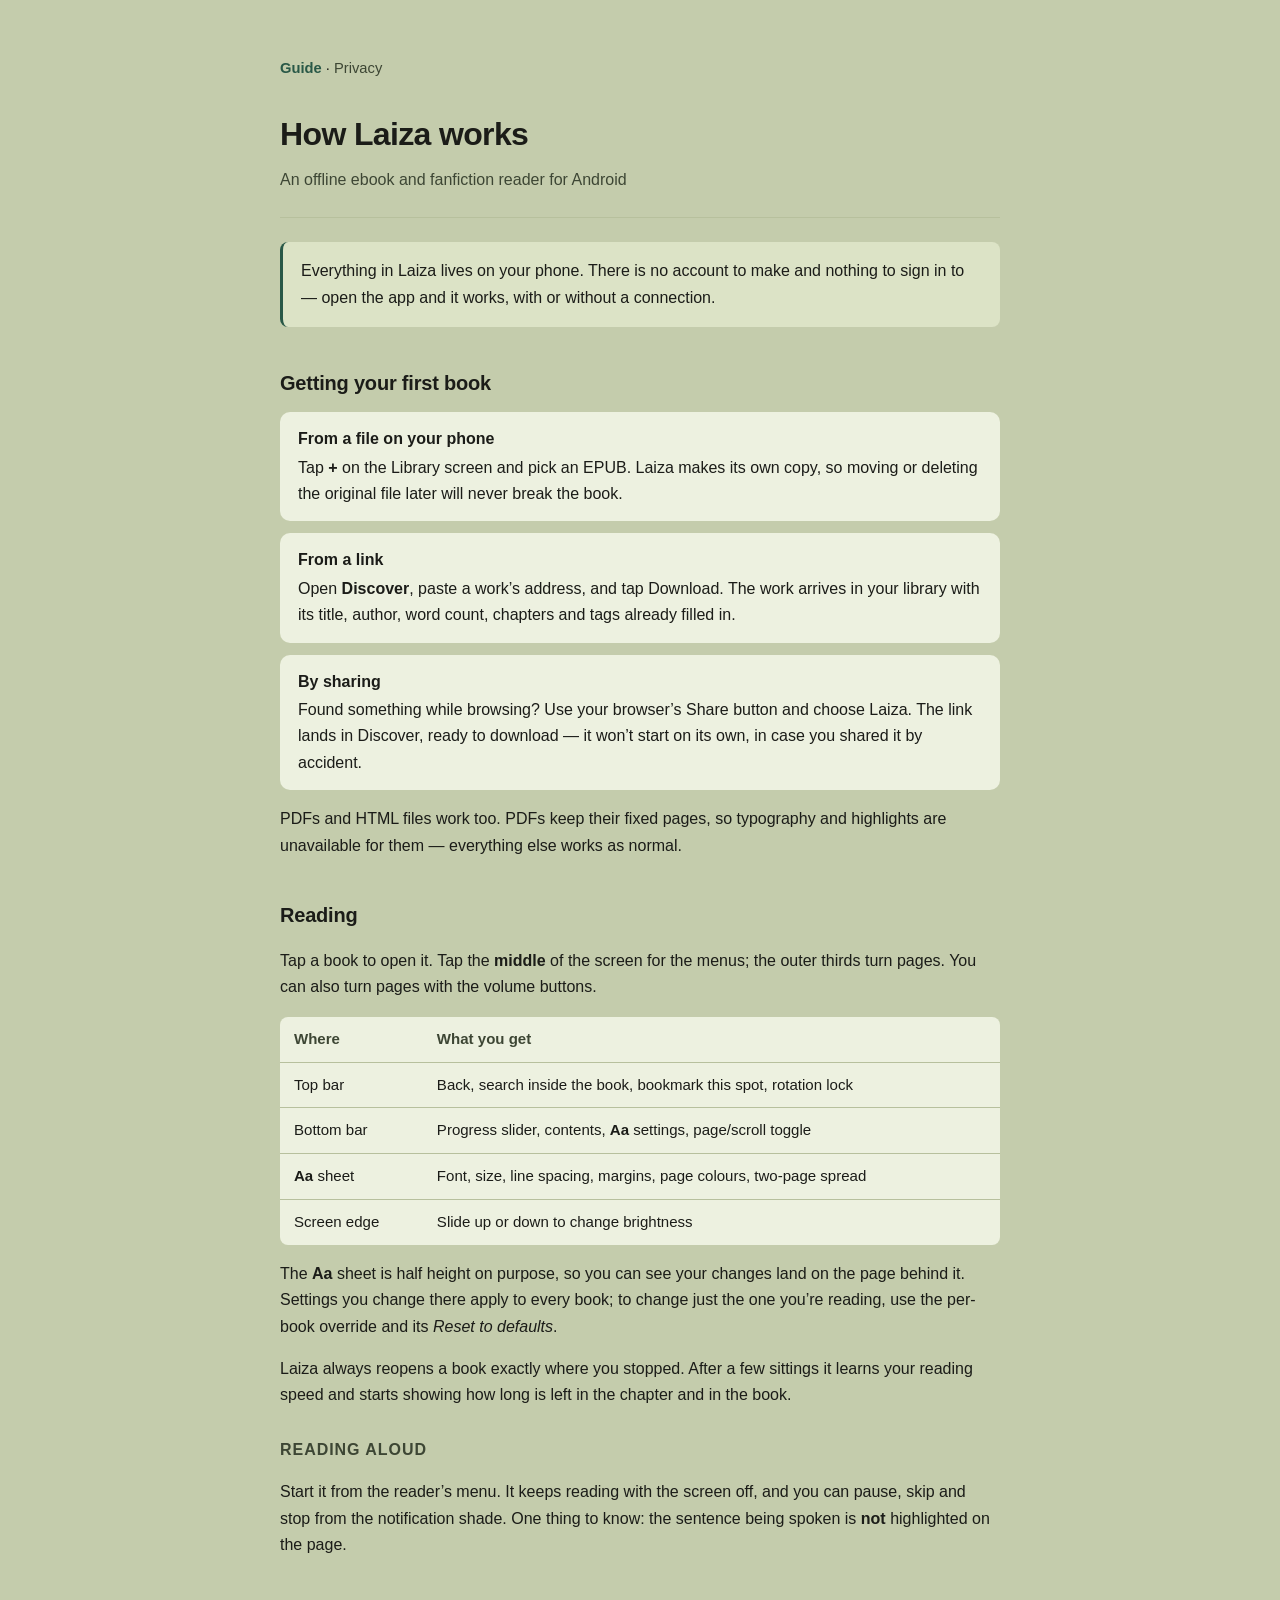
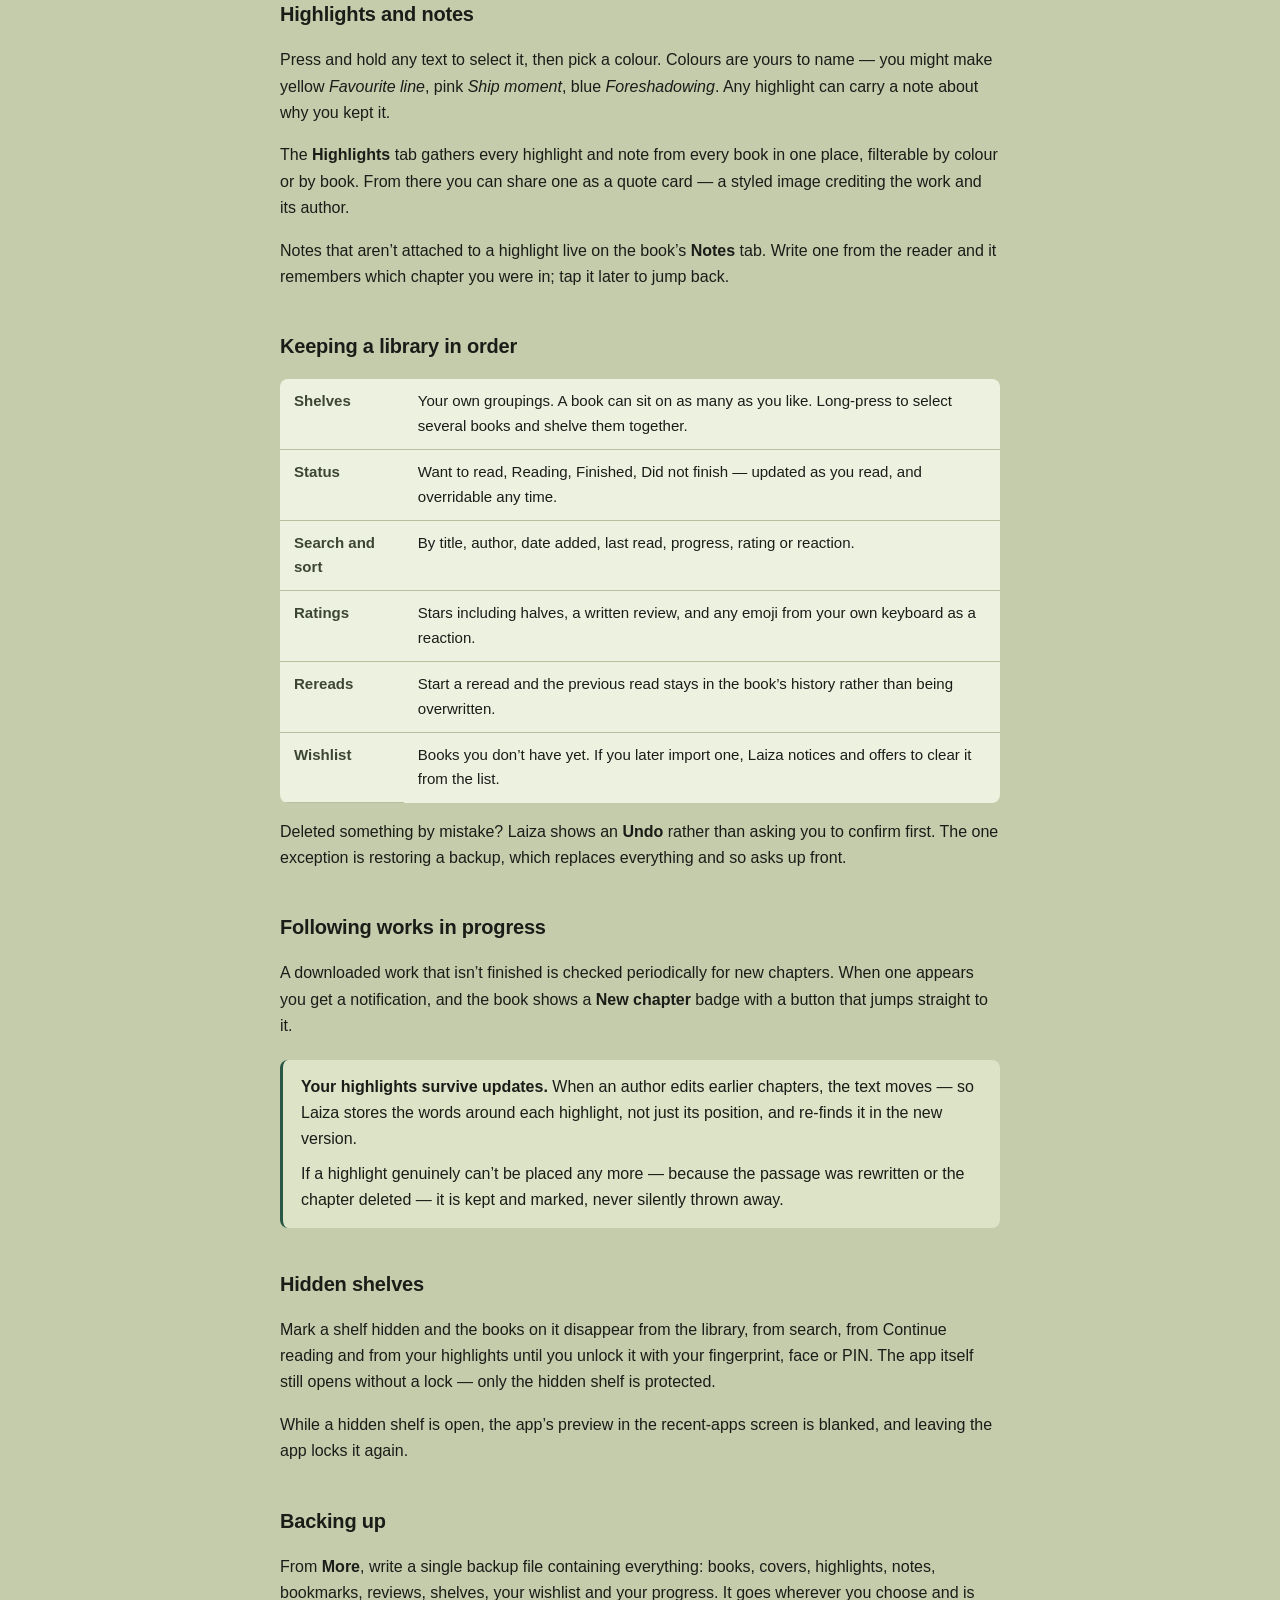
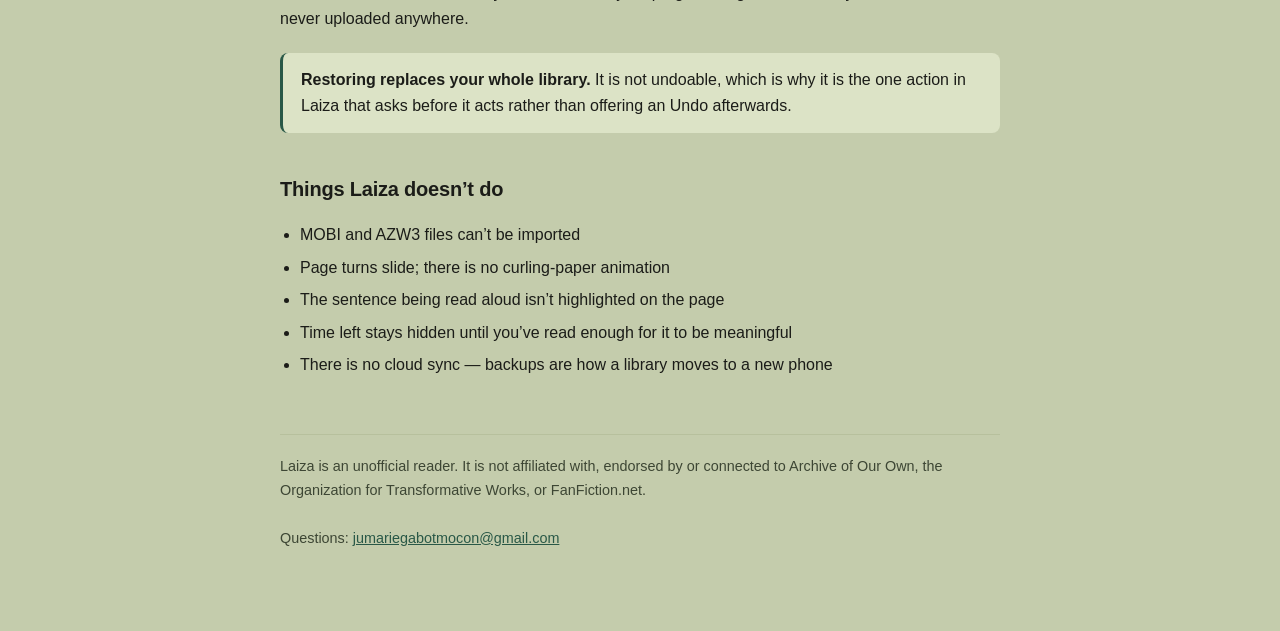
==== index.html @ 1eb4a575 "Laiza's public pages: user guide and privacy policy Static HTML, one shared stylesheet, no build ste" ====
<!DOCTYPE html>
<html lang="en">
<head>
<meta charset="utf-8">
<meta name="viewport" content="width=device-width, initial-scale=1">
<title>Laiza — How it works</title>
<meta name="description" content="A guide to Laiza, an offline ebook and fanfiction reader for Android: importing books, reading, highlights, shelves and backups.">
<link rel="stylesheet" href="style.css">
</head>
<body>
<div class="wrap">
<nav><a href="./" aria-current="page">Guide</a> · <a href="privacy.html">Privacy</a></nav>

<header>
  <h1>How Laiza works</h1>
  <p class="sub">An offline ebook and fanfiction reader for Android</p>
</header>

<div class="lede">
  <p>Everything in Laiza lives on your phone. There is no account to make and nothing to sign in to — open the app and it works, with or without a connection.</p>
</div>

<h2>Getting your first book</h2>

<div class="step"><b>From a file on your phone</b>
Tap <strong>+</strong> on the Library screen and pick an EPUB. Laiza makes its own copy, so moving or deleting the original file later will never break the book.</div>

<div class="step"><b>From a link</b>
Open <strong>Discover</strong>, paste a work’s address, and tap Download. The work arrives in your library with its title, author, word count, chapters and tags already filled in.</div>

<div class="step"><b>By sharing</b>
Found something while browsing? Use your browser’s Share button and choose Laiza. The link lands in Discover, ready to download — it won’t start on its own, in case you shared it by accident.</div>

<p>PDFs and HTML files work too. PDFs keep their fixed pages, so typography and highlights are unavailable for them — everything else works as normal.</p>

<h2>Reading</h2>

<p>Tap a book to open it. Tap the <strong>middle</strong> of the screen for the menus; the outer thirds turn pages. You can also turn pages with the volume buttons.</p>

<table>
  <tr><th>Where</th><th>What you get</th></tr>
  <tr><td>Top bar</td><td>Back, search inside the book, bookmark this spot, rotation lock</td></tr>
  <tr><td>Bottom bar</td><td>Progress slider, contents, <strong>Aa</strong> settings, page/scroll toggle</td></tr>
  <tr><td><strong>Aa</strong> sheet</td><td>Font, size, line spacing, margins, page colours, two-page spread</td></tr>
  <tr><td>Screen edge</td><td>Slide up or down to change brightness</td></tr>
</table>

<p>The <strong>Aa</strong> sheet is half height on purpose, so you can see your changes land on the page behind it. Settings you change there apply to every book; to change just the one you’re reading, use the per-book override and its <em>Reset to defaults</em>.</p>

<p>Laiza always reopens a book exactly where you stopped. After a few sittings it learns your reading speed and starts showing how long is left in the chapter and in the book.</p>

<h3>Reading aloud</h3>
<p>Start it from the reader’s menu. It keeps reading with the screen off, and you can pause, skip and stop from the notification shade. One thing to know: the sentence being spoken is <strong>not</strong> highlighted on the page.</p>

<h2>Highlights and notes</h2>

<p>Press and hold any text to select it, then pick a colour. Colours are yours to name — you might make yellow <em>Favourite line</em>, pink <em>Ship moment</em>, blue <em>Foreshadowing</em>. Any highlight can carry a note about why you kept it.</p>

<p>The <strong>Highlights</strong> tab gathers every highlight and note from every book in one place, filterable by colour or by book. From there you can share one as a quote card — a styled image crediting the work and its author.</p>

<p>Notes that aren’t attached to a highlight live on the book’s <strong>Notes</strong> tab. Write one from the reader and it remembers which chapter you were in; tap it later to jump back.</p>

<h2>Keeping a library in order</h2>

<table>
  <tr><th>Shelves</th><td>Your own groupings. A book can sit on as many as you like. Long-press to select several books and shelve them together.</td></tr>
  <tr><th>Status</th><td>Want to read, Reading, Finished, Did not finish — updated as you read, and overridable any time.</td></tr>
  <tr><th>Search and sort</th><td>By title, author, date added, last read, progress, rating or reaction.</td></tr>
  <tr><th>Ratings</th><td>Stars including halves, a written review, and any emoji from your own keyboard as a reaction.</td></tr>
  <tr><th>Rereads</th><td>Start a reread and the previous read stays in the book’s history rather than being overwritten.</td></tr>
  <tr><th>Wishlist</th><td>Books you don’t have yet. If you later import one, Laiza notices and offers to clear it from the list.</td></tr>
</table>

<p>Deleted something by mistake? Laiza shows an <strong>Undo</strong> rather than asking you to confirm first. The one exception is restoring a backup, which replaces everything and so asks up front.</p>

<h2>Following works in progress</h2>

<p>A downloaded work that isn’t finished is checked periodically for new chapters. When one appears you get a notification, and the book shows a <strong>New chapter</strong> badge with a button that jumps straight to it.</p>

<div class="note">
  <p><strong>Your highlights survive updates.</strong> When an author edits earlier chapters, the text moves — so Laiza stores the words around each highlight, not just its position, and re-finds it in the new version.</p>
  <p>If a highlight genuinely can’t be placed any more — because the passage was rewritten or the chapter deleted — it is kept and marked, never silently thrown away.</p>
</div>

<h2>Hidden shelves</h2>

<p>Mark a shelf hidden and the books on it disappear from the library, from search, from Continue reading and from your highlights until you unlock it with your fingerprint, face or PIN. The app itself still opens without a lock — only the hidden shelf is protected.</p>

<p>While a hidden shelf is open, the app’s preview in the recent-apps screen is blanked, and leaving the app locks it again.</p>

<h2>Backing up</h2>

<p>From <strong>More</strong>, write a single backup file containing everything: books, covers, highlights, notes, bookmarks, reviews, shelves, your wishlist and your progress. It goes wherever you choose and is never uploaded anywhere.</p>

<div class="note">
  <p><strong>Restoring replaces your whole library.</strong> It is not undoable, which is why it is the one action in Laiza that asks before it acts rather than offering an Undo afterwards.</p>
</div>

<h2>Things Laiza doesn’t do</h2>
<ul>
  <li>MOBI and AZW3 files can’t be imported</li>
  <li>Page turns slide; there is no curling-paper animation</li>
  <li>The sentence being read aloud isn’t highlighted on the page</li>
  <li>Time left stays hidden until you’ve read enough for it to be meaningful</li>
  <li>There is no cloud sync — backups are how a library moves to a new phone</li>
</ul>

<footer>
  Laiza is an unofficial reader. It is not affiliated with, endorsed by or connected to
  Archive of Our Own, the Organization for Transformative Works, or FanFiction.net.
  <br><br>
  Questions: <a href="mailto:jumariegabotmocon@gmail.com">jumariegabotmocon@gmail.com</a>
</footer>
</div>
</body>
</html>
---- style.css ----
:root{
    --page:#C4CCAC; --surface:#EDF1E0; --ink:#1B1C18; --muted:#3D4634;
    --accent:#295847; --rule:#B7C09D; --card:#DCE3C6;
  }
  @media (prefers-color-scheme: dark){
    :root:not([data-theme="light"]){
      --page:#141A12; --surface:#1C241A; --ink:#EDF1E0; --muted:#A9B79A;
      --accent:#8FAE6F; --rule:#2C3828; --card:#222B20;
    }
  }
  :root[data-theme="dark"]{
    --page:#141A12; --surface:#1C241A; --ink:#EDF1E0; --muted:#A9B79A;
    --accent:#8FAE6F; --rule:#2C3828; --card:#222B20;
  }
  *{box-sizing:border-box}
  body{
    margin:0; background:var(--page); color:var(--ink);
    font:16px/1.65 -apple-system,BlinkMacSystemFont,"Segoe UI",Roboto,Helvetica,Arial,sans-serif;
    padding:0 16px;
  }
  .wrap{max-width:720px;margin:0 auto;padding:56px 0 80px}
  header{border-bottom:1px solid var(--rule);padding-bottom:24px;margin-bottom:8px}
  h1{font-size:2rem;margin:0 0 6px;letter-spacing:-.02em}
  .sub{color:var(--muted);margin:0}
  h2{font-size:1.25rem;margin:40px 0 10px;letter-spacing:-.01em}
  h3{font-size:1rem;margin:28px 0 6px;color:var(--muted);text-transform:uppercase;letter-spacing:.06em}
  p,li{color:var(--ink)}
  a{color:var(--accent)}
  .lede{background:var(--card);border-left:3px solid var(--accent);padding:16px 18px;border-radius:8px;margin:24px 0}
  .lede p{margin:0}
  table{width:100%;border-collapse:collapse;margin:16px 0;background:var(--surface);border-radius:8px;overflow:hidden}
  th,td{text-align:left;padding:10px 14px;border-bottom:1px solid var(--rule);font-size:.94rem;vertical-align:top}
  th{color:var(--muted);font-weight:600}
  tr:last-child td{border-bottom:none}
  ul{padding-left:20px}
  li{margin:6px 0}
  footer{margin-top:56px;padding-top:20px;border-top:1px solid var(--rule);color:var(--muted);font-size:.9rem}
  strong{font-weight:650}

nav{font-size:.92rem;margin-bottom:28px}
nav a{color:var(--muted);text-decoration:none;border-bottom:1px solid transparent}
nav a:hover{border-bottom-color:var(--accent);color:var(--accent)}
nav a[aria-current]{color:var(--accent);font-weight:600}
.step{background:var(--surface);border-radius:10px;padding:14px 18px;margin:12px 0}
.step b{display:block;margin-bottom:2px}
.note{border-left:3px solid var(--accent);background:var(--card);padding:14px 18px;border-radius:8px;margin:20px 0}
.note p{margin:0}
.note p + p{margin-top:8px}
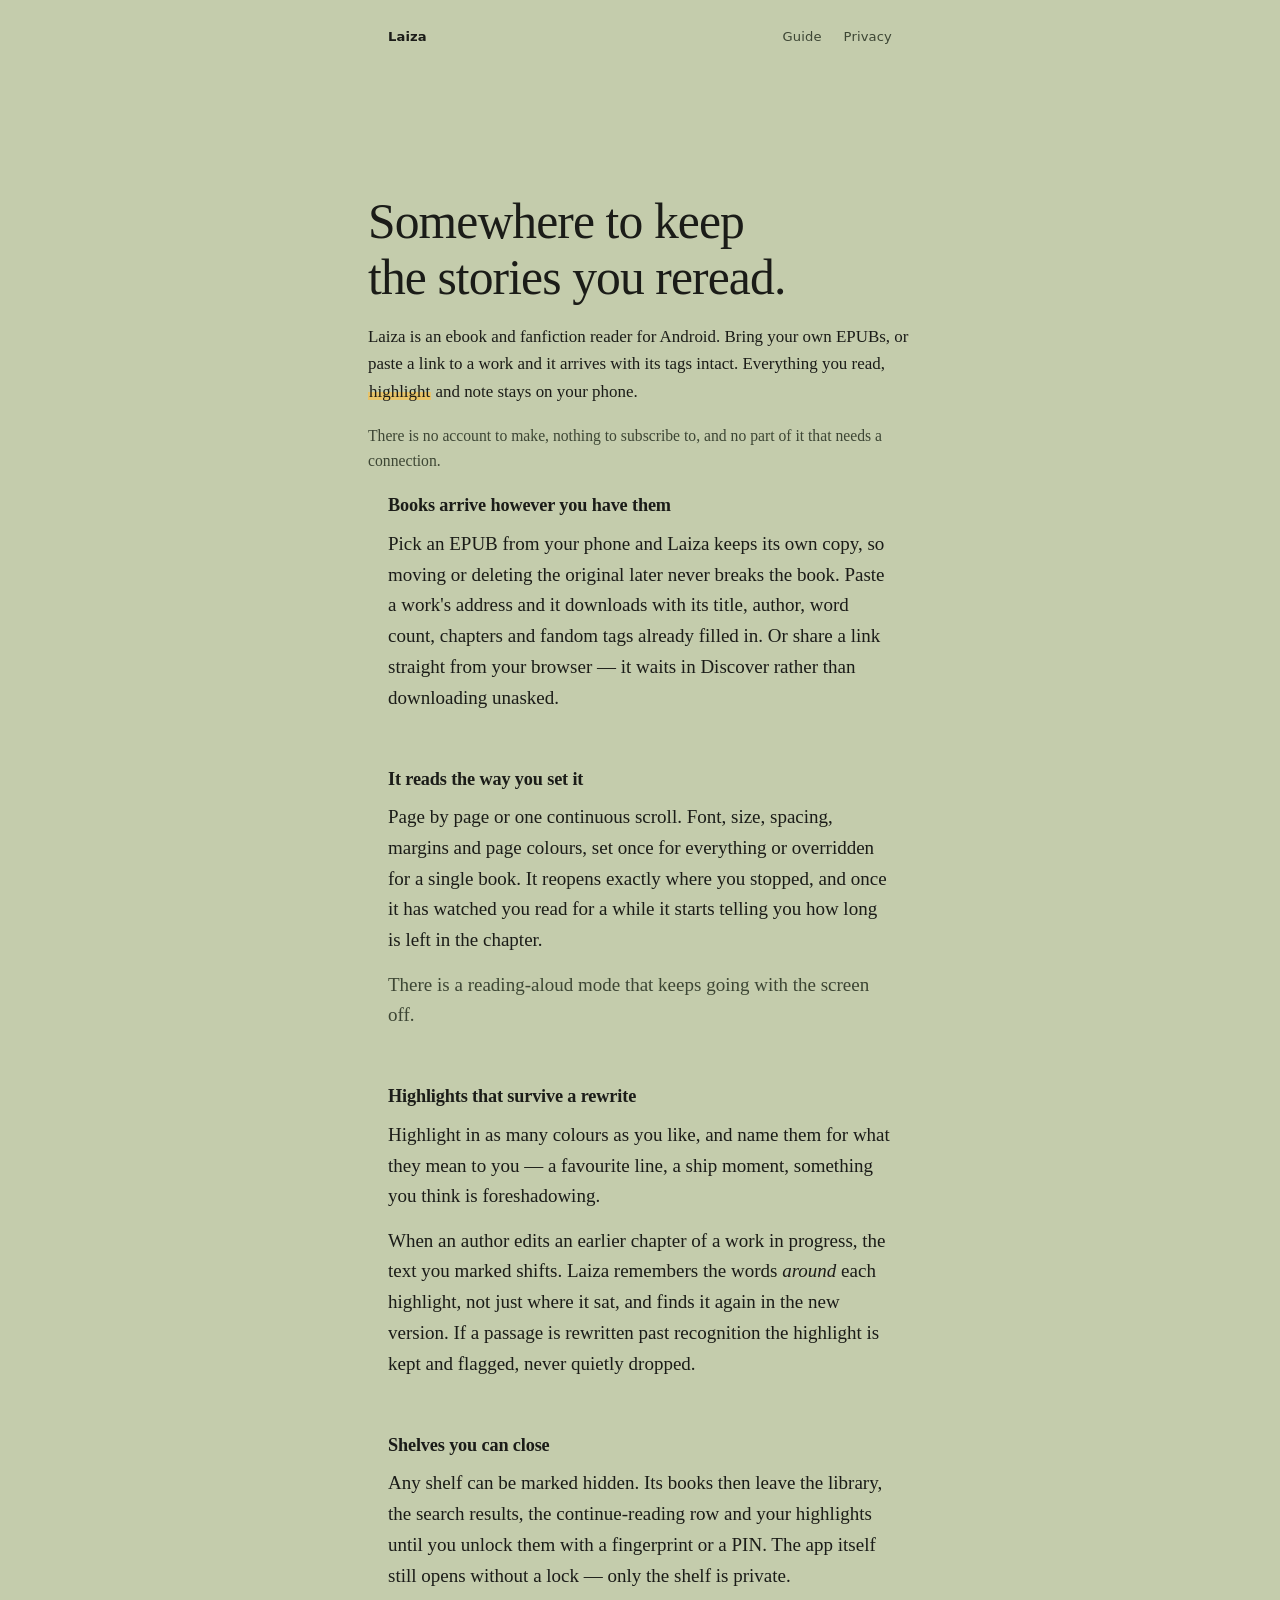
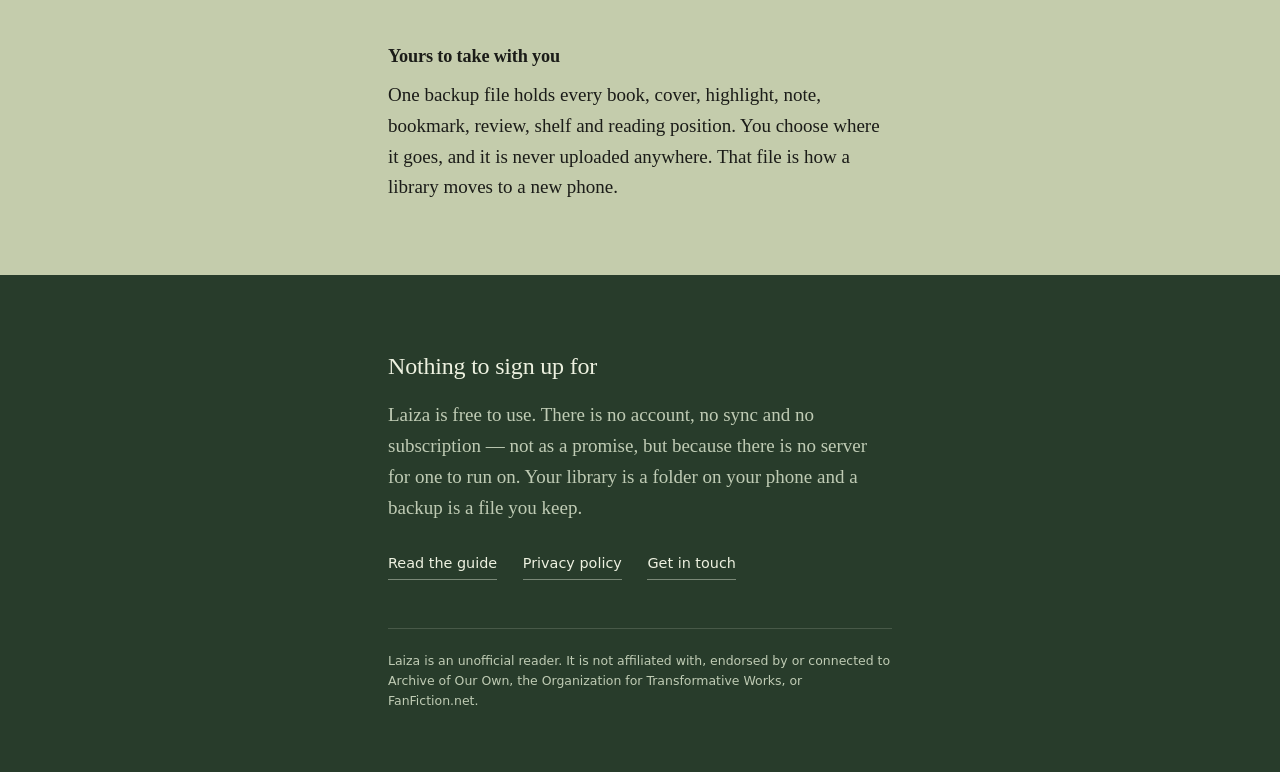
==== commit ed93e4a4: "Introduce the app on the landing page, and move the guide to its own The root page was the guide, wh" ====
--- a/index.html
+++ b/index.html
@@ -3,114 +3,93 @@
 <head>
 <meta charset="utf-8">
 <meta name="viewport" content="width=device-width, initial-scale=1">
-<title>Laiza — How it works</title>
-<meta name="description" content="A guide to Laiza, an offline ebook and fanfiction reader for Android: importing books, reading, highlights, shelves and backups.">
+<title>Laiza — a reader for the stories you reread</title>
+<meta name="description" content="Laiza is an ebook and fanfiction reader for Android. Import EPUBs or paste a link; everything you read, highlight and note stays on your phone.">
+<meta name="theme-color" content="#C4CCAC">
 <link rel="stylesheet" href="style.css">
 </head>
 <body>
-<div class="wrap">
-<nav><a href="./" aria-current="page">Guide</a> · <a href="privacy.html">Privacy</a></nav>
 
-<header>
-  <h1>How Laiza works</h1>
-  <p class="sub">An offline ebook and fanfiction reader for Android</p>
-</header>
+<nav>
+  <a class="mark" href="./">Laiza</a>
+  <a href="guide.html">Guide</a>
+  <a href="privacy.html">Privacy</a>
+</nav>
 
-<div class="lede">
-  <p>Everything in Laiza lives on your phone. There is no account to make and nothing to sign in to — open the app and it works, with or without a connection.</p>
+<div class="wrap hero">
+  <h1>Somewhere to keep the stories you reread.</h1>
+  <p>Laiza is an ebook and fanfiction reader for Android. Bring your own EPUBs, or
+  paste a link to a work and it arrives with its tags intact. Everything you read,
+  <span class="hl">highlight</span> and note stays on your phone.</p>
+  <p class="quiet">There is no account to make, nothing to subscribe to, and no part of
+  it that needs a connection.</p>
 </div>
 
-<h2>Getting your first book</h2>
+<main class="wrap">
 
-<div class="step"><b>From a file on your phone</b>
-Tap <strong>+</strong> on the Library screen and pick an EPUB. Laiza makes its own copy, so moving or deleting the original file later will never break the book.</div>
+  <section>
+    <h2>Books arrive however you have them</h2>
+    <p>Pick an EPUB from your phone and Laiza keeps its own copy, so moving or deleting
+    the original later never breaks the book. Paste a work's address and it downloads
+    with its title, author, word count, chapters and fandom tags already filled in. Or
+    share a link straight from your browser — it waits in Discover rather than
+    downloading unasked.</p>
+  </section>
 
-<div class="step"><b>From a link</b>
-Open <strong>Discover</strong>, paste a work’s address, and tap Download. The work arrives in your library with its title, author, word count, chapters and tags already filled in.</div>
+  <section>
+    <h2>It reads the way you set it</h2>
+    <p>Page by page or one continuous scroll. Font, size, spacing, margins and page
+    colours, set once for everything or overridden for a single book. It reopens exactly
+    where you stopped, and once it has watched you read for a while it starts telling you
+    how long is left in the chapter.</p>
+    <p class="dim">There is a reading-aloud mode that keeps going with the screen off.</p>
+  </section>
 
-<div class="step"><b>By sharing</b>
-Found something while browsing? Use your browser’s Share button and choose Laiza. The link lands in Discover, ready to download — it won’t start on its own, in case you shared it by accident.</div>
+  <section>
+    <h2>Highlights that survive a rewrite</h2>
+    <p>Highlight in as many colours as you like, and name them for what they mean to
+    you — a favourite line, a ship moment, something you think is foreshadowing.</p>
+    <p>When an author edits an earlier chapter of a work in progress, the text you
+    marked shifts. Laiza remembers the words <em>around</em> each highlight, not just
+    where it sat, and finds it again in the new version. If a passage is rewritten past
+    recognition the highlight is kept and flagged, never quietly dropped.</p>
+  </section>
 
-<p>PDFs and HTML files work too. PDFs keep their fixed pages, so typography and highlights are unavailable for them — everything else works as normal.</p>
+  <section>
+    <h2>Shelves you can close</h2>
+    <p>Any shelf can be marked hidden. Its books then leave the library, the search
+    results, the continue-reading row and your highlights until you unlock them with a
+    fingerprint or a PIN. The app itself still opens without a lock — only the shelf is
+    private.</p>
+  </section>
 
-<h2>Reading</h2>
+  <section>
+    <h2>Yours to take with you</h2>
+    <p>One backup file holds every book, cover, highlight, note, bookmark, review, shelf
+    and reading position. You choose where it goes, and it is never uploaded anywhere.
+    That file is how a library moves to a new phone.</p>
+  </section>
 
-<p>Tap a book to open it. Tap the <strong>middle</strong> of the screen for the menus; the outer thirds turn pages. You can also turn pages with the volume buttons.</p>
+</main>
 
-<table>
-  <tr><th>Where</th><th>What you get</th></tr>
-  <tr><td>Top bar</td><td>Back, search inside the book, bookmark this spot, rotation lock</td></tr>
-  <tr><td>Bottom bar</td><td>Progress slider, contents, <strong>Aa</strong> settings, page/scroll toggle</td></tr>
-  <tr><td><strong>Aa</strong> sheet</td><td>Font, size, line spacing, margins, page colours, two-page spread</td></tr>
-  <tr><td>Screen edge</td><td>Slide up or down to change brightness</td></tr>
-</table>
+<div class="close">
+  <div class="wrap">
+    <h2>Nothing to sign up for</h2>
+    <p>Laiza is free to use. There is no account, no sync and no subscription — not as a
+    promise, but because there is no server for one to run on. Your library is a folder
+    on your phone and a backup is a file you keep.</p>
 
-<p>The <strong>Aa</strong> sheet is half height on purpose, so you can see your changes land on the page behind it. Settings you change there apply to every book; to change just the one you’re reading, use the per-book override and its <em>Reset to defaults</em>.</p>
+    <div class="links">
+      <a href="guide.html">Read the guide</a>
+      <a href="privacy.html">Privacy policy</a>
+      <a href="mailto:jumariegabotmocon@gmail.com">Get in touch</a>
+    </div>
 
-<p>Laiza always reopens a book exactly where you stopped. After a few sittings it learns your reading speed and starts showing how long is left in the chapter and in the book.</p>
-
-<h3>Reading aloud</h3>
-<p>Start it from the reader’s menu. It keeps reading with the screen off, and you can pause, skip and stop from the notification shade. One thing to know: the sentence being spoken is <strong>not</strong> highlighted on the page.</p>
-
-<h2>Highlights and notes</h2>
-
-<p>Press and hold any text to select it, then pick a colour. Colours are yours to name — you might make yellow <em>Favourite line</em>, pink <em>Ship moment</em>, blue <em>Foreshadowing</em>. Any highlight can carry a note about why you kept it.</p>
-
-<p>The <strong>Highlights</strong> tab gathers every highlight and note from every book in one place, filterable by colour or by book. From there you can share one as a quote card — a styled image crediting the work and its author.</p>
-
-<p>Notes that aren’t attached to a highlight live on the book’s <strong>Notes</strong> tab. Write one from the reader and it remembers which chapter you were in; tap it later to jump back.</p>
-
-<h2>Keeping a library in order</h2>
-
-<table>
-  <tr><th>Shelves</th><td>Your own groupings. A book can sit on as many as you like. Long-press to select several books and shelve them together.</td></tr>
-  <tr><th>Status</th><td>Want to read, Reading, Finished, Did not finish — updated as you read, and overridable any time.</td></tr>
-  <tr><th>Search and sort</th><td>By title, author, date added, last read, progress, rating or reaction.</td></tr>
-  <tr><th>Ratings</th><td>Stars including halves, a written review, and any emoji from your own keyboard as a reaction.</td></tr>
-  <tr><th>Rereads</th><td>Start a reread and the previous read stays in the book’s history rather than being overwritten.</td></tr>
-  <tr><th>Wishlist</th><td>Books you don’t have yet. If you later import one, Laiza notices and offers to clear it from the list.</td></tr>
-</table>
-
-<p>Deleted something by mistake? Laiza shows an <strong>Undo</strong> rather than asking you to confirm first. The one exception is restoring a backup, which replaces everything and so asks up front.</p>
-
-<h2>Following works in progress</h2>
-
-<p>A downloaded work that isn’t finished is checked periodically for new chapters. When one appears you get a notification, and the book shows a <strong>New chapter</strong> badge with a button that jumps straight to it.</p>
-
-<div class="note">
-  <p><strong>Your highlights survive updates.</strong> When an author edits earlier chapters, the text moves — so Laiza stores the words around each highlight, not just its position, and re-finds it in the new version.</p>
-  <p>If a highlight genuinely can’t be placed any more — because the passage was rewritten or the chapter deleted — it is kept and marked, never silently thrown away.</p>
+    <p class="fine">Laiza is an unofficial reader. It is not affiliated with, endorsed by
+    or connected to Archive of Our Own, the Organization for Transformative Works, or
+    FanFiction.net.</p>
+  </div>
 </div>
 
-<h2>Hidden shelves</h2>
-
-<p>Mark a shelf hidden and the books on it disappear from the library, from search, from Continue reading and from your highlights until you unlock it with your fingerprint, face or PIN. The app itself still opens without a lock — only the hidden shelf is protected.</p>
-
-<p>While a hidden shelf is open, the app’s preview in the recent-apps screen is blanked, and leaving the app locks it again.</p>
-
-<h2>Backing up</h2>
-
-<p>From <strong>More</strong>, write a single backup file containing everything: books, covers, highlights, notes, bookmarks, reviews, shelves, your wishlist and your progress. It goes wherever you choose and is never uploaded anywhere.</p>
-
-<div class="note">
-  <p><strong>Restoring replaces your whole library.</strong> It is not undoable, which is why it is the one action in Laiza that asks before it acts rather than offering an Undo afterwards.</p>
-</div>
-
-<h2>Things Laiza doesn’t do</h2>
-<ul>
-  <li>MOBI and AZW3 files can’t be imported</li>
-  <li>Page turns slide; there is no curling-paper animation</li>
-  <li>The sentence being read aloud isn’t highlighted on the page</li>
-  <li>Time left stays hidden until you’ve read enough for it to be meaningful</li>
-  <li>There is no cloud sync — backups are how a library moves to a new phone</li>
-</ul>
-
-<footer>
-  Laiza is an unofficial reader. It is not affiliated with, endorsed by or connected to
-  Archive of Our Own, the Organization for Transformative Works, or FanFiction.net.
-  <br><br>
-  Questions: <a href="mailto:jumariegabotmocon@gmail.com">jumariegabotmocon@gmail.com</a>
-</footer>
-</div>
 </body>
 </html>
--- a/style.css
+++ b/style.css
@@ -1,48 +1,127 @@
 :root{
-    --page:#C4CCAC; --surface:#EDF1E0; --ink:#1B1C18; --muted:#3D4634;
-    --accent:#295847; --rule:#B7C09D; --card:#DCE3C6;
+  --page:#C4CCAC;
+  --ink:#1B1C18;
+  --muted:#3D4634;
+  --paper:#EDF1E0;
+  --deep:#283C2B;
+  --forest:#295847;
+  --gold:#E8C46A;
+  --rule:#AAB48F;
+  --measure:34rem;
+}
+@media (prefers-color-scheme: dark){
+  :root:not([data-theme="light"]){
+    --page:#151C13; --ink:#E7EDDC; --muted:#A3B094; --paper:#1E2719;
+    --deep:#0F160E; --forest:#8FAE6F; --rule:#2E3A28;
   }
-  @media (prefers-color-scheme: dark){
-    :root:not([data-theme="light"]){
-      --page:#141A12; --surface:#1C241A; --ink:#EDF1E0; --muted:#A9B79A;
-      --accent:#8FAE6F; --rule:#2C3828; --card:#222B20;
-    }
-  }
-  :root[data-theme="dark"]{
-    --page:#141A12; --surface:#1C241A; --ink:#EDF1E0; --muted:#A9B79A;
-    --accent:#8FAE6F; --rule:#2C3828; --card:#222B20;
-  }
-  *{box-sizing:border-box}
-  body{
-    margin:0; background:var(--page); color:var(--ink);
-    font:16px/1.65 -apple-system,BlinkMacSystemFont,"Segoe UI",Roboto,Helvetica,Arial,sans-serif;
-    padding:0 16px;
-  }
-  .wrap{max-width:720px;margin:0 auto;padding:56px 0 80px}
-  header{border-bottom:1px solid var(--rule);padding-bottom:24px;margin-bottom:8px}
-  h1{font-size:2rem;margin:0 0 6px;letter-spacing:-.02em}
-  .sub{color:var(--muted);margin:0}
-  h2{font-size:1.25rem;margin:40px 0 10px;letter-spacing:-.01em}
-  h3{font-size:1rem;margin:28px 0 6px;color:var(--muted);text-transform:uppercase;letter-spacing:.06em}
-  p,li{color:var(--ink)}
-  a{color:var(--accent)}
-  .lede{background:var(--card);border-left:3px solid var(--accent);padding:16px 18px;border-radius:8px;margin:24px 0}
-  .lede p{margin:0}
-  table{width:100%;border-collapse:collapse;margin:16px 0;background:var(--surface);border-radius:8px;overflow:hidden}
-  th,td{text-align:left;padding:10px 14px;border-bottom:1px solid var(--rule);font-size:.94rem;vertical-align:top}
-  th{color:var(--muted);font-weight:600}
-  tr:last-child td{border-bottom:none}
-  ul{padding-left:20px}
-  li{margin:6px 0}
-  footer{margin-top:56px;padding-top:20px;border-top:1px solid var(--rule);color:var(--muted);font-size:.9rem}
-  strong{font-weight:650}
+}
+*{box-sizing:border-box}
+html{-webkit-text-size-adjust:100%}
+body{
+  margin:0;
+  background:var(--page);
+  color:var(--ink);
+  font-family:ui-serif,"Iowan Old Style",Georgia,"Palatino Linotype",serif;
+  font-size:19px;
+  line-height:1.62;
+}
+.wrap{max-width:var(--measure);margin:0 auto;padding:0 20px}
 
-nav{font-size:.92rem;margin-bottom:28px}
-nav a{color:var(--muted);text-decoration:none;border-bottom:1px solid transparent}
-nav a:hover{border-bottom-color:var(--accent);color:var(--accent)}
-nav a[aria-current]{color:var(--accent);font-weight:600}
-.step{background:var(--surface);border-radius:10px;padding:14px 18px;margin:12px 0}
-.step b{display:block;margin-bottom:2px}
-.note{border-left:3px solid var(--accent);background:var(--card);padding:14px 18px;border-radius:8px;margin:20px 0}
+/* nav ------------------------------------------------------------------ */
+nav{
+  display:flex;align-items:baseline;gap:22px;
+  max-width:var(--measure);margin:0 auto;padding:26px 20px 0;
+  font-family:system-ui,-apple-system,"Segoe UI",Roboto,sans-serif;
+  font-size:.82rem;letter-spacing:.01em;
+}
+nav .mark{font-family:inherit;font-weight:650;color:var(--ink);margin-right:auto;text-decoration:none}
+nav a{color:var(--muted);text-decoration:none;padding-bottom:2px;border-bottom:1px solid transparent}
+nav a:hover,nav a:focus-visible{color:var(--forest);border-bottom-color:var(--forest)}
+nav a[aria-current]{color:var(--ink);border-bottom-color:var(--rule)}
+
+/* hero ----------------------------------------------------------------- */
+.hero{padding:16vh 0 0}
+h1{
+  font-size:clamp(2.1rem,7vw,3.1rem);
+  line-height:1.12;
+  font-weight:400;
+  letter-spacing:-.018em;
+  margin:0 0 1.1rem;
+  text-wrap:balance;
+}
+.hero p{font-size:1.06rem;margin:0 0 1.1rem;color:var(--ink)}
+.hero p.quiet{color:var(--muted);font-size:.98rem}
+
+/* the one bold moment: a real highlight -------------------------------- */
+.hl{
+  background-image:linear-gradient(var(--gold),var(--gold));
+  background-repeat:no-repeat;
+  background-position:0 88%;
+  background-size:0 42%;
+  padding:0 .06em;
+  animation:draw .62s cubic-bezier(.4,.5,.2,1) .75s forwards;
+  border-radius:1px;
+}
+@keyframes draw{to{background-size:100% 42%}}
+@media (prefers-reduced-motion:reduce){
+  .hl{animation:none;background-size:100% 42%}
+}
+
+/* body ----------------------------------------------------------------- */
+main{padding:10vh 0 0}
+section{margin:0 0 3.2rem}
+h2{
+  font-size:1.14rem;font-weight:650;letter-spacing:-.008em;
+  margin:0 0 .5rem;
+}
+p{margin:0 0 .85rem}
+.dim{color:var(--muted)}
+a{color:var(--forest)}
+
+/* closing -------------------------------------------------------------- */
+.close{
+  background:var(--deep);
+  color:var(--paper);
+  margin-top:8vh;
+  padding:4.5rem 0 3rem;
+}
+.close .wrap{max-width:var(--measure)}
+.close h2{color:var(--paper);font-size:1.5rem;margin-bottom:.9rem;font-weight:400}
+.close p{color:#BFCBB4}
+.close .links{
+  display:flex;flex-wrap:wrap;gap:1.6rem;margin-top:1.8rem;
+  font-family:system-ui,-apple-system,"Segoe UI",Roboto,sans-serif;font-size:.9rem;
+}
+.close .links a{
+  color:var(--paper);text-decoration:none;
+  border-bottom:1px solid rgba(237,241,224,.42);padding-bottom:3px;
+}
+.close .links a:hover,.close .links a:focus-visible{border-bottom-color:var(--gold);color:var(--gold)}
+.fine{
+  margin-top:3rem;padding-top:1.4rem;border-top:1px solid rgba(237,241,224,.16);
+  font-family:system-ui,-apple-system,"Segoe UI",Roboto,sans-serif;
+  font-size:.78rem;line-height:1.6;color:#94A38A;
+}
+
+/* inner pages ---------------------------------------------------------- */
+.doc{max-width:40rem;margin:0 auto;padding:40px 20px 90px}
+.doc header{margin-bottom:2rem}
+.doc h1{font-size:2rem;margin-bottom:.3rem}
+.sub{color:var(--muted);margin:0;font-size:.95rem}
+.doc h2{font-size:1.3rem;margin:2.6rem 0 .6rem;font-weight:650}
+.doc h3{font-size:1rem;margin:1.6rem 0 .3rem;color:var(--muted);font-weight:650}
+.lede{background:var(--paper);border-radius:10px;padding:18px 20px;margin:1.6rem 0}
+.lede p{margin:0}
+.step{background:var(--paper);border-radius:10px;padding:14px 18px;margin:.8rem 0}
+.step b{display:block;margin-bottom:.15rem}
+.note{background:var(--paper);border-left:3px solid var(--forest);border-radius:8px;padding:14px 18px;margin:1.4rem 0}
 .note p{margin:0}
-.note p + p{margin-top:8px}
+.note p+p{margin-top:.6rem}
+table{width:100%;border-collapse:collapse;margin:1.2rem 0;font-size:.95rem}
+th,td{text-align:left;padding:10px 12px;border-bottom:1px solid var(--rule);vertical-align:top}
+th{color:var(--muted);font-weight:650}
+tr:last-child td,tr:last-child th{border-bottom:none}
+ul{padding-left:1.15rem}
+li{margin:.3rem 0}
+footer{margin-top:3.4rem;padding-top:1.2rem;border-top:1px solid var(--rule);color:var(--muted);font-size:.88rem}
+:focus-visible{outline:2px solid var(--forest);outline-offset:3px;border-radius:2px}
